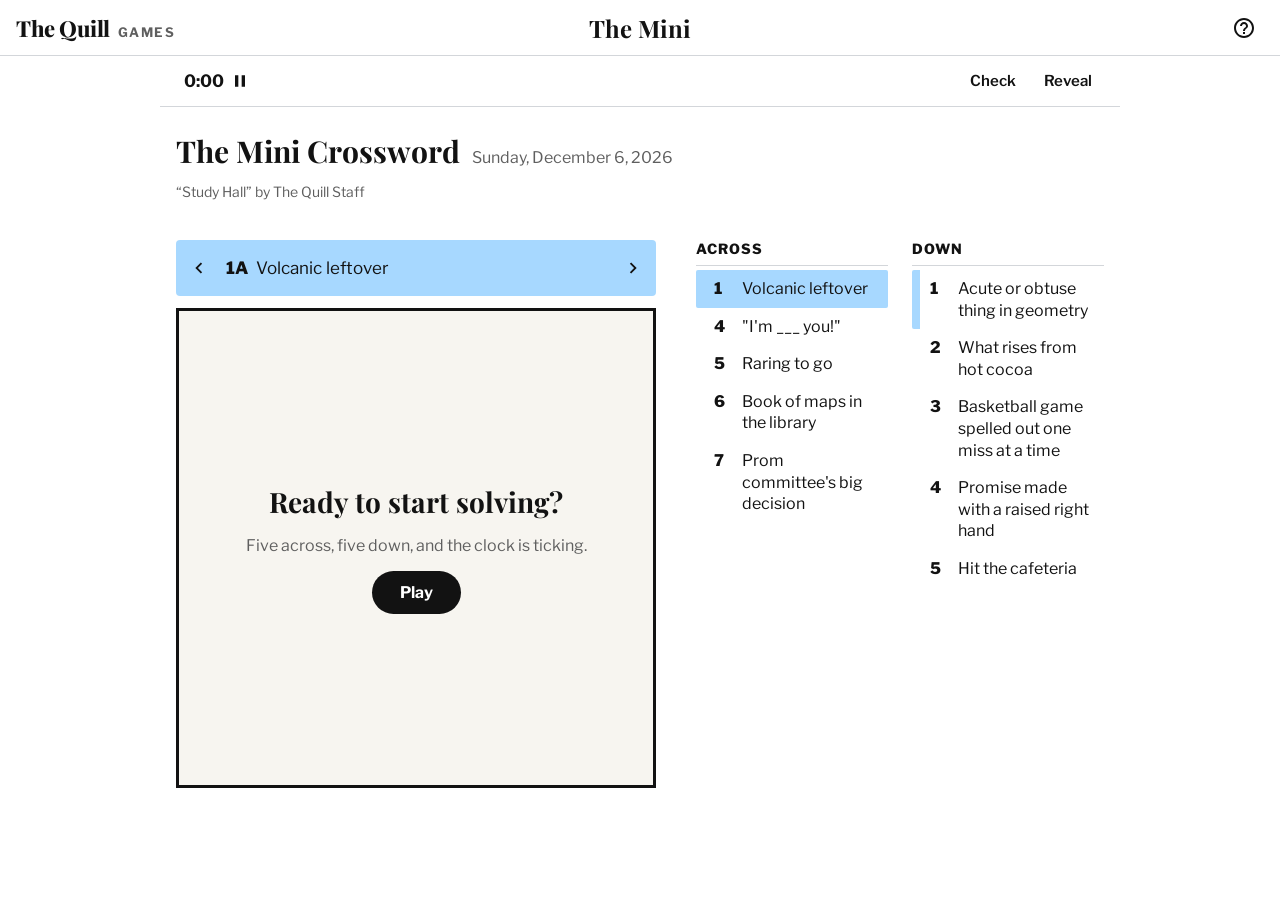
==== quill-games/mini.html @ a0a1b879 "Add The Quill Games: Quirdle and Mini Crossword Self-contained HTML/CSS/JS games section in quill-ga" ====
<!doctype html>
<html lang="en">
<head>
  <meta charset="utf-8">
  <meta name="viewport" content="width=device-width, initial-scale=1">
  <title>The Mini Crossword — The Quill Games</title>
  <meta name="description" content="A bite-sized daily crossword from The Quill.">
  <link rel="preconnect" href="https://fonts.googleapis.com">
  <link rel="preconnect" href="https://fonts.gstatic.com" crossorigin>
  <link href="https://fonts.googleapis.com/css2?family=Libre+Franklin:wght@400;600;700;800&family=Playfair+Display:wght@700;800&display=swap" rel="stylesheet">
  <link rel="stylesheet" href="css/games.css">
  <style>
    .toolbar {
      display: flex;
      align-items: center;
      justify-content: space-between;
      max-width: 960px;
      margin: 0 auto;
      padding: 8px 16px;
      border-bottom: 1px solid var(--line);
    }
    .timer {
      display: flex;
      align-items: center;
      gap: 6px;
      font-weight: 700;
      font-variant-numeric: tabular-nums;
      font-size: 17px;
      background: none;
      border: 0;
      color: var(--text);
      padding: 6px 8px;
      border-radius: 4px;
    }
    .timer:hover { background: var(--surface); }
    .timer svg { width: 20px; height: 20px; }
    .menus { display: flex; gap: 4px; }
    .menu { position: relative; }
    .menu > button {
      background: none;
      border: 0;
      color: var(--text);
      font-size: 15px;
      font-weight: 600;
      padding: 8px 12px;
      border-radius: 4px;
    }
    .menu > button:hover, .menu.open > button { background: var(--surface); }
    .menu ul {
      display: none;
      position: absolute;
      right: 0;
      top: 100%;
      list-style: none;
      margin: 4px 0 0;
      padding: 6px 0;
      background: var(--bg);
      border: 1px solid var(--line);
      border-radius: 6px;
      box-shadow: var(--shadow);
      min-width: 150px;
      z-index: 50;
    }
    .menu.open ul { display: block; }
    .menu li button {
      display: block;
      width: 100%;
      text-align: left;
      background: none;
      border: 0;
      color: var(--text);
      padding: 10px 16px;
      font-size: 15px;
    }
    .menu li button:hover { background: var(--surface); }

    .layout {
      max-width: 960px;
      margin: 0 auto;
      padding: 24px 16px;
      display: grid;
      grid-template-columns: minmax(0, 480px) minmax(0, 1fr);
      gap: 40px;
      align-items: start;
    }
    .puzzle-meta {
      grid-column: 1 / -1;
      display: flex;
      align-items: baseline;
      gap: 12px;
      flex-wrap: wrap;
    }
    .puzzle-meta h1 { font-family: var(--serif); font-size: 30px; margin: 0; }
    .puzzle-meta .date { font-size: 16px; color: var(--muted); }
    .puzzle-meta .byline { font-size: 14px; color: var(--muted); width: 100%; }

    .clue-bar {
      display: flex;
      align-items: center;
      background: var(--cell-word);
      color: var(--text);
      min-height: 56px;
      border-radius: 4px;
      margin-bottom: 12px;
      font-size: 17px;
    }
    .clue-bar .text { flex: 1; padding: 8px 4px; }
    .clue-bar .num { font-weight: 800; margin-right: 8px; }
    .clue-bar button {
      background: none;
      border: 0;
      color: inherit;
      align-self: stretch;
      padding: 0 12px;
      display: flex;
      align-items: center;
    }
    .clue-bar svg { width: 22px; height: 22px; }

    .grid-wrap { position: relative; }
    .grid {
      display: grid;
      grid-template-columns: repeat(5, 1fr);
      border: 3px solid var(--grid-border);
      aspect-ratio: 1;
      width: 100%;
      user-select: none;
      touch-action: manipulation;
    }
    .cell {
      position: relative;
      border: 1px solid var(--tile-filled);
      background: var(--cell-bg);
      display: flex;
      align-items: center;
      justify-content: center;
      font-size: clamp(28px, 10vw, 52px);
      font-weight: 500;
      text-transform: uppercase;
      cursor: pointer;
    }
    .cell.block { background: var(--block); cursor: default; }
    .cell.in-word { background: var(--cell-word); }
    .cell.active { background: var(--cell-active); }
    .cell .n {
      position: absolute;
      top: 3px;
      left: 4px;
      font-size: clamp(10px, 3vw, 15px);
      font-weight: 600;
    }
    .cell.wrong .ch { color: #d0021b; }
    .cell.wrong::after {
      content: "";
      position: absolute;
      inset: 0;
      background: linear-gradient(to top right, transparent calc(50% - 1px), #d0021b, transparent calc(50% + 1px));
    }
    .cell.revealed::before {
      content: "";
      position: absolute;
      top: 0;
      right: 0;
      border-style: solid;
      border-width: 0 12px 12px 0;
      border-color: transparent #2860d8 transparent transparent;
    }
    .cell.good .ch { color: #2860d8; }
    .grid.solved .cell:not(.block) { background: var(--cell-bg); }
    .grid.solved .cell:not(.block) .ch { animation: wave 0.5s ease; animation-delay: var(--d); }
    @keyframes wave {
      50% { transform: translateY(-8px); }
    }

    .cover {
      position: absolute;
      inset: 0;
      background: var(--surface);
      display: none;
      flex-direction: column;
      align-items: center;
      justify-content: center;
      text-align: center;
      gap: 16px;
      padding: 24px;
      border: 3px solid var(--grid-border);
    }
    .cover.show { display: flex; }
    .cover h2 { font-family: var(--serif); font-size: 28px; margin: 0; }
    .cover p { margin: 0; color: var(--muted); }

    .clue-lists {
      display: grid;
      grid-template-columns: 1fr 1fr;
      gap: 24px;
    }
    .clue-lists h3 {
      font-size: 14px;
      font-weight: 800;
      text-transform: uppercase;
      letter-spacing: 1px;
      border-bottom: 1px solid var(--line);
      padding-bottom: 8px;
      margin: 0 0 4px;
    }
    .clue-lists ol { list-style: none; margin: 0; padding: 0; }
    .clue-lists li {
      display: flex;
      gap: 10px;
      padding: 8px 8px 8px 10px;
      border-left: 8px solid transparent;
      cursor: pointer;
      line-height: 1.35;
      border-radius: 2px;
    }
    .clue-lists li .num { font-weight: 800; min-width: 18px; }
    .clue-lists li.cross { border-left-color: var(--cell-word); }
    .clue-lists li.current { background: var(--cell-word); }
    .clue-lists li.filled .txt { color: var(--muted); }

    .touch-kb { display: none; margin-top: 12px; }

    @media (max-width: 760px) {
      .layout { grid-template-columns: 1fr; gap: 16px; padding-top: 12px; }
      .puzzle-meta h1 { font-size: 24px; }
      .clue-lists { display: none; }
      .touch-kb { display: block; }
      .grid-col { max-width: 480px; margin: 0 auto; width: 100%; }
      .puzzle-meta .byline { display: none; }
      .grid-wrap { width: min(100%, max(260px, calc(100dvh - 450px))); margin: 0 auto; }
    }
  </style>
</head>
<body>
  <header class="games-header">
    <a class="brand" href="index.html" aria-label="Back to The Quill Games">
      <span class="masthead">The Quill</span><span class="section">Games</span>
    </a>
    <span class="title">The Mini</span>
    <div class="header-actions">
      <button class="icon-btn" data-open="help-modal" aria-label="How to play">
        <svg viewBox="0 0 24 24" fill="currentColor"><path d="M11 18h2v-2h-2v2zm1-16C6.48 2 2 6.48 2 12s4.48 10 10 10 10-4.48 10-10S17.52 2 12 2zm0 18c-4.41 0-8-3.59-8-8s3.59-8 8-8 8 3.59 8 8-3.59 8-8 8zm0-14c-2.21 0-4 1.79-4 4h2c0-1.1.9-2 2-2s2 .9 2 2c0 2-3 1.75-3 5h2c0-2.25 3-2.5 3-5 0-2.21-1.79-4-4-4z"/></svg>
      </button>
    </div>
  </header>

  <div class="toolbar">
    <button class="timer" id="timer" aria-label="Pause">
      <span id="timer-text">0:00</span>
      <svg id="pause-icon" viewBox="0 0 24 24" fill="currentColor"><path d="M6 19h4V5H6v14zm8-14v14h4V5h-4z"/></svg>
    </button>
    <div class="menus">
      <div class="menu" id="check-menu">
        <button type="button">Check</button>
        <ul>
          <li><button data-check="cell">Square</button></li>
          <li><button data-check="word">Word</button></li>
          <li><button data-check="puzzle">Puzzle</button></li>
        </ul>
      </div>
      <div class="menu" id="reveal-menu">
        <button type="button">Reveal</button>
        <ul>
          <li><button data-reveal="cell">Square</button></li>
          <li><button data-reveal="word">Word</button></li>
          <li><button data-reveal="puzzle">Puzzle</button></li>
          <li><button data-reset>Reset puzzle</button></li>
        </ul>
      </div>
    </div>
  </div>

  <div class="layout">
    <div class="puzzle-meta">
      <h1>The Mini Crossword</h1>
      <span class="date" id="date"></span>
      <span class="byline" id="byline"></span>
    </div>

    <div class="grid-col">
      <div class="clue-bar">
        <button id="prev-clue" aria-label="Previous clue">
          <svg viewBox="0 0 24 24" fill="currentColor"><path d="M15.41 7.41 14 6l-6 6 6 6 1.41-1.41L10.83 12z"/></svg>
        </button>
        <div class="text"><span class="num" id="bar-num"></span><span id="bar-text"></span></div>
        <button id="next-clue" aria-label="Next clue">
          <svg viewBox="0 0 24 24" fill="currentColor"><path d="M10 6 8.59 7.41 13.17 12l-4.58 4.59L10 18l6-6z"/></svg>
        </button>
      </div>
      <div class="grid-wrap">
        <div class="grid" id="grid" aria-label="Crossword grid"></div>
        <div class="cover" id="start-cover">
          <h2>Ready to start solving?</h2>
          <p>Five across, five down, and the clock is ticking.</p>
          <button class="btn" id="start-btn" style="background:var(--text);color:var(--bg)">Play</button>
        </div>
        <div class="cover" id="pause-cover">
          <h2>Your game is paused.</h2>
          <p>Ready to play?</p>
          <button class="btn" id="resume-btn" style="background:var(--text);color:var(--bg)">Continue</button>
        </div>
      </div>
      <div class="keyboard touch-kb" id="keyboard"></div>
    </div>

    <div class="clue-lists">
      <div><h3>Across</h3><ol id="across-list"></ol></div>
      <div><h3>Down</h3><ol id="down-list"></ol></div>
    </div>
  </div>

  <div class="modal-backdrop" id="help-modal">
    <div class="modal" role="dialog" aria-labelledby="help-title">
      <button class="icon-btn close" data-close aria-label="Close">
        <svg viewBox="0 0 24 24" fill="currentColor"><path d="M19 6.41 17.59 5 12 10.59 6.41 5 5 6.41 10.59 12 5 17.59 6.41 19 12 13.41 17.59 19 19 17.59 13.41 12z"/></svg>
      </button>
      <h2 id="help-title">How To Play</h2>
      <ul>
        <li>Tap or click a square, then type to fill it in.</li>
        <li>Tap the highlighted square again (or press the space bar) to switch between Across and Down.</li>
        <li>Use the arrow keys to move around and Tab or Enter to jump to the next clue.</li>
        <li>Stuck? <b>Check</b> shows wrong letters in red. <b>Reveal</b> fills in the answer.</li>
      </ul>
      <p>A new Mini is released every day at midnight. How fast can you solve it?</p>
    </div>
  </div>

  <div class="modal-backdrop" id="done-modal">
    <div class="modal" role="dialog" aria-labelledby="done-title" style="text-align:center">
      <button class="icon-btn close" data-close aria-label="Close">
        <svg viewBox="0 0 24 24" fill="currentColor"><path d="M19 6.41 17.59 5 12 10.59 6.41 5 5 6.41 10.59 12 5 17.59 6.41 19 12 13.41 17.59 19 19 17.59 13.41 12z"/></svg>
      </button>
      <div style="font-size:48px">🎉</div>
      <h2 id="done-title">Congratulations!</h2>
      <p id="done-text"></p>
      <div class="stats-row" id="mini-stats" style="margin-top:16px"></div>
      <div class="modal-actions">
        <button class="btn" id="share-btn">Share</button>
        <a class="btn secondary" href="quirdle.html" style="text-decoration:none">Play Quirdle</a>
      </div>
    </div>
  </div>

  <script src="js/common.js"></script>
  <script src="js/puzzles.js"></script>
  <script src="js/mini.js"></script>
</body>
</html>
---- quill-games/css/games.css ----
/* The Quill Games — shared styles */
:root {
  --bg: #ffffff;
  --surface: #f7f5f0;
  --text: #121212;
  --muted: #5f5f5f;
  --line: #d3d6da;
  --brand: #1f3a5f;          /* Quill ink blue */
  --brand-soft: #e6ecf4;
  --key: #d3d6da;
  --key-text: #121212;
  --correct: #538d4e;
  --present: #c9b458;
  --absent: #787c7e;
  --tile-border: #d3d6da;
  --tile-filled: #878a8c;
  --cell-active: #ffda00;
  --cell-word: #a7d8ff;
  --cell-bg: #ffffff;
  --block: #121212;
  --grid-border: #121212;
  --shadow: 0 4px 23px rgba(0, 0, 0, 0.2);
  --serif: "Playfair Display", Georgia, "Times New Roman", serif;
  --sans: "Libre Franklin", "Helvetica Neue", Arial, sans-serif;
}

@media (prefers-color-scheme: dark) {
  :root:not([data-theme="light"]) {
    --bg: #121213;
    --surface: #1c1c1e;
    --text: #f2f2f2;
    --muted: #a0a0a0;
    --line: #3a3a3c;
    --brand: #8fb3e0;
    --brand-soft: #1e2a3a;
    --key: #818384;
    --key-text: #ffffff;
    --absent: #3a3a3c;
    --tile-border: #3a3a3c;
    --tile-filled: #565758;
    --cell-active: #c9a800;
    --cell-word: #2d5e87;
    --cell-bg: #2a2a2c;
    --block: #000000;
    --grid-border: #6a6a6c;
    --shadow: 0 4px 23px rgba(0, 0, 0, 0.6);
  }
}

* { box-sizing: border-box; }

html, body {
  margin: 0;
  background: var(--bg);
  color: var(--text);
  font-family: var(--sans);
  -webkit-font-smoothing: antialiased;
}

a { color: inherit; }

button {
  font-family: inherit;
  cursor: pointer;
}

/* ---------- Header ---------- */
.games-header {
  display: flex;
  align-items: center;
  justify-content: space-between;
  gap: 12px;
  height: 56px;
  padding: 0 16px;
  border-bottom: 1px solid var(--line);
}
.games-header .brand {
  display: flex;
  align-items: baseline;
  gap: 8px;
  text-decoration: none;
  white-space: nowrap;
}
.games-header .brand .masthead {
  font-family: var(--serif);
  font-weight: 800;
  font-size: 22px;
  letter-spacing: -0.5px;
}
.games-header .brand .section {
  font-family: var(--sans);
  font-weight: 700;
  font-size: 13px;
  text-transform: uppercase;
  letter-spacing: 1.5px;
  color: var(--muted);
}
.games-header .title {
  font-family: var(--serif);
  font-weight: 700;
  font-size: 24px;
  position: absolute;
  left: 50%;
  transform: translateX(-50%);
}
.header-actions {
  display: flex;
  gap: 4px;
}
.icon-btn {
  background: none;
  border: 0;
  color: var(--text);
  padding: 8px;
  border-radius: 4px;
  display: inline-flex;
}
.icon-btn:hover { background: var(--surface); }
.icon-btn svg { width: 24px; height: 24px; }

@media (max-width: 520px) {
  .games-header .brand .section { display: none; }
  .games-header .title { font-size: 20px; }
}

/* ---------- Hub ---------- */
.hub {
  max-width: 1000px;
  margin: 0 auto;
  padding: 32px 16px 64px;
}
.hub-hero {
  text-align: center;
  padding-bottom: 28px;
  border-bottom: 1px solid var(--line);
  margin-bottom: 32px;
}
.hub-hero .eyebrow {
  font-size: 13px;
  font-weight: 700;
  letter-spacing: 2px;
  text-transform: uppercase;
  color: var(--muted);
}
.hub-hero h1 {
  font-family: var(--serif);
  font-size: clamp(40px, 8vw, 64px);
  margin: 8px 0;
  letter-spacing: -1px;
}
.hub-hero p {
  font-size: 18px;
  color: var(--muted);
  margin: 0;
}
.game-grid {
  display: grid;
  grid-template-columns: repeat(auto-fit, minmax(280px, 1fr));
  gap: 24px;
}
.game-card {
  display: flex;
  flex-direction: column;
  border: 1px solid var(--line);
  border-radius: 12px;
  overflow: hidden;
  text-decoration: none;
  background: var(--bg);
  transition: transform 0.15s ease, box-shadow 0.15s ease;
}
.game-card:hover {
  transform: translateY(-3px);
  box-shadow: var(--shadow);
}
.game-card .art {
  height: 190px;
  display: flex;
  align-items: center;
  justify-content: center;
}
.game-card.quirdle .art { background: #c3e4b8; }
.game-card.mini .art { background: #a7d8ff; }
.game-card .art svg { width: 96px; height: 96px; }
.game-card .body {
  padding: 20px;
  display: flex;
  flex-direction: column;
  gap: 6px;
  flex: 1;
}
.game-card h2 {
  font-family: var(--serif);
  font-size: 30px;
  margin: 0;
}
.game-card .desc {
  color: var(--muted);
  font-size: 16px;
  margin: 0 0 12px;
}
.game-card .status {
  font-size: 13px;
  font-weight: 600;
  color: var(--muted);
  min-height: 1.2em;
}
.game-card .status.done { color: var(--correct); }
.game-card .play {
  margin-top: auto;
  align-self: flex-start;
  background: var(--text);
  color: var(--bg);
  border-radius: 999px;
  padding: 10px 28px;
  font-weight: 700;
  font-size: 15px;
}
.hub-footer {
  text-align: center;
  color: var(--muted);
  font-size: 13px;
  margin-top: 48px;
}

/* ---------- Modals & toasts ---------- */
.modal-backdrop {
  position: fixed;
  inset: 0;
  background: rgba(0, 0, 0, 0.5);
  display: none;
  align-items: center;
  justify-content: center;
  z-index: 100;
  padding: 16px;
}
.modal-backdrop.open { display: flex; }
.modal {
  position: relative;
  background: var(--bg);
  color: var(--text);
  border-radius: 10px;
  box-shadow: var(--shadow);
  width: 100%;
  max-width: 480px;
  max-height: calc(100vh - 32px);
  overflow-y: auto;
  padding: 32px 24px 24px;
  animation: pop 0.2s ease;
}
.modal h2 {
  font-family: var(--serif);
  font-size: 28px;
  margin: 0 0 8px;
}
.modal h3 {
  font-size: 14px;
  text-transform: uppercase;
  letter-spacing: 1px;
  margin: 20px 0 8px;
}
.modal p, .modal li { line-height: 1.45; }
.modal .close {
  position: absolute;
  top: 12px;
  right: 12px;
}
@keyframes pop {
  from { transform: scale(0.94); opacity: 0; }
  to { transform: scale(1); opacity: 1; }
}

.toast-host {
  position: fixed;
  top: 72px;
  left: 50%;
  transform: translateX(-50%);
  z-index: 200;
  display: flex;
  flex-direction: column;
  gap: 8px;
  align-items: center;
  pointer-events: none;
}
.toast {
  background: var(--text);
  color: var(--bg);
  padding: 12px 16px;
  border-radius: 6px;
  font-weight: 700;
  font-size: 14px;
  transition: opacity 0.3s ease;
}

.btn {
  border: 0;
  border-radius: 999px;
  padding: 12px 28px;
  font-size: 16px;
  font-weight: 700;
  background: var(--correct);
  color: #fff;
  display: inline-flex;
  align-items: center;
  gap: 8px;
}
.btn.secondary {
  background: transparent;
  color: var(--text);
  border: 1px solid var(--text);
}

/* ---------- Stats ---------- */
.stats-row {
  display: flex;
  justify-content: center;
  gap: 8px;
  text-align: center;
}
.stats-row .stat { flex: 1; max-width: 80px; }
.stats-row .num { font-size: 32px; font-weight: 600; }
.stats-row .lbl { font-size: 12px; }
.dist-row {
  display: flex;
  align-items: center;
  gap: 6px;
  margin: 4px 0;
  font-size: 14px;
}
.dist-row .bar {
  background: var(--absent);
  color: #fff;
  font-weight: 700;
  text-align: right;
  padding: 2px 8px;
  min-width: 24px;
}
.dist-row .bar.hl { background: var(--correct); }
.modal-actions {
  display: flex;
  justify-content: center;
  gap: 12px;
  margin-top: 24px;
  flex-wrap: wrap;
}

/* ---------- On-screen keyboard (shared) ---------- */
.keyboard {
  width: 100%;
  max-width: 500px;
  margin: 0 auto;
  padding: 0 8px 8px;
  user-select: none;
}
.kb-row {
  display: flex;
  gap: 6px;
  margin-bottom: 8px;
  touch-action: manipulation;
}
.kb-row .spacer { flex: 0.5; }
.key {
  flex: 1;
  height: 58px;
  border: 0;
  border-radius: 4px;
  background: var(--key);
  color: var(--key-text);
  font-weight: 700;
  font-size: 14px;
  text-transform: uppercase;
  display: flex;
  align-items: center;
  justify-content: center;
  padding: 0;
  -webkit-tap-highlight-color: transparent;
}
.key.wide { flex: 1.5; font-size: 12px; }
.key svg { width: 22px; height: 22px; }
.key.correct { background: var(--correct); color: #fff; }
.key.present { background: var(--present); color: #fff; }
.key.absent { background: var(--absent); color: #fff; }
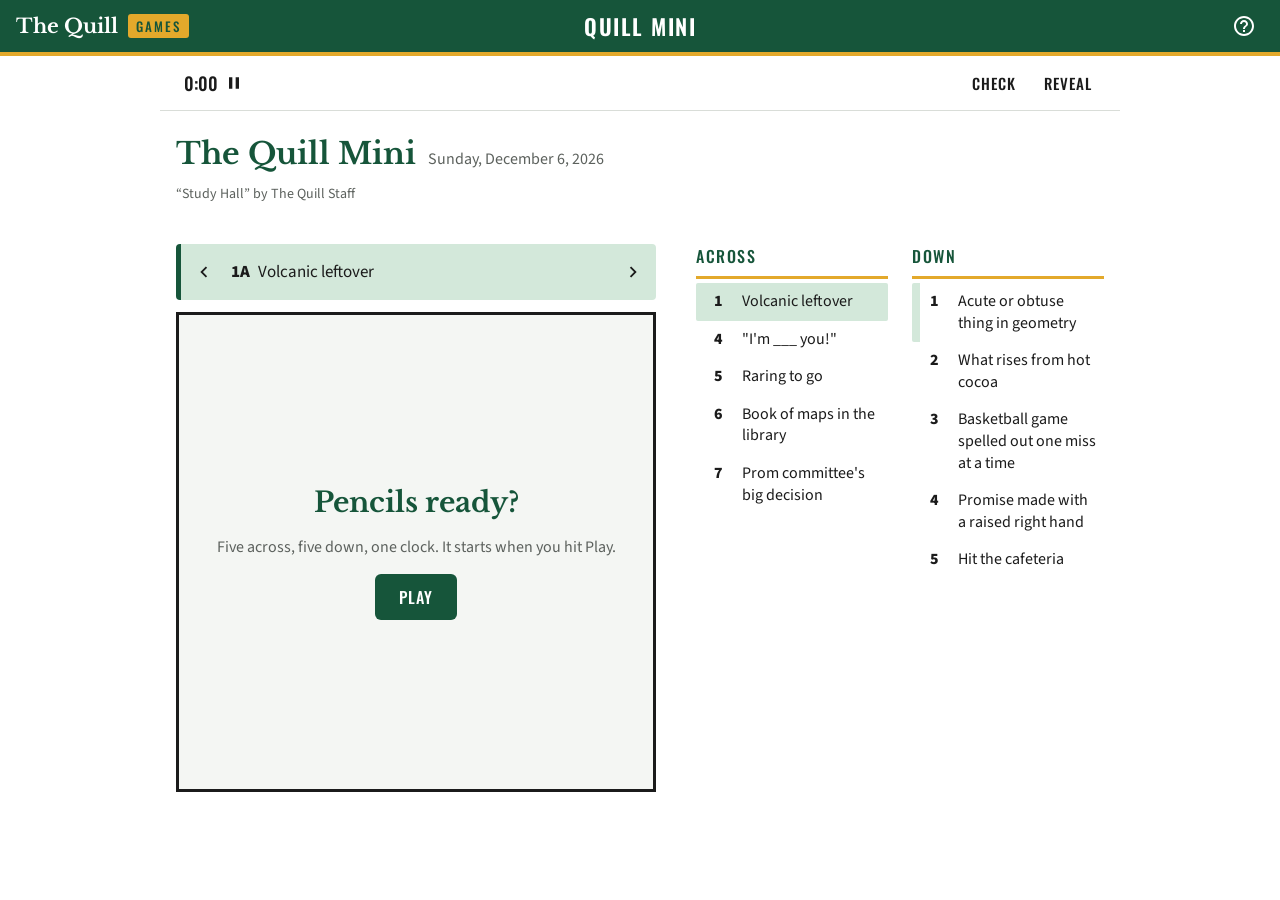
==== commit 2c608f1f: "Restyle games in The Quill's green and gold Replace the NYT-like look with The Quill's own identity:" ====
--- a/quill-games/mini.html
+++ b/quill-games/mini.html
@@ -3,11 +3,11 @@
 <head>
   <meta charset="utf-8">
   <meta name="viewport" content="width=device-width, initial-scale=1">
-  <title>The Mini Crossword — The Quill Games</title>
-  <meta name="description" content="A bite-sized daily crossword from The Quill.">
+  <title>Quill Mini – The Quill Games</title>
+  <meta name="description" content="The Quill Mini: a quick 5x5 daily crossword from The Quill at Morris Knolls High School.">
   <link rel="preconnect" href="https://fonts.googleapis.com">
   <link rel="preconnect" href="https://fonts.gstatic.com" crossorigin>
-  <link href="https://fonts.googleapis.com/css2?family=Libre+Franklin:wght@400;600;700;800&family=Playfair+Display:wght@700;800&display=swap" rel="stylesheet">
+  <link href="https://fonts.googleapis.com/css2?family=Libre+Baskerville:wght@400;700&family=Oswald:wght@400;500;600&family=Source+Sans+3:wght@400;600;700&display=swap" rel="stylesheet">
   <link rel="stylesheet" href="css/games.css">
   <style>
     .toolbar {
@@ -23,9 +23,10 @@
       display: flex;
       align-items: center;
       gap: 6px;
-      font-weight: 700;
+      font-family: var(--display);
+      font-weight: 500;
       font-variant-numeric: tabular-nums;
-      font-size: 17px;
+      font-size: 18px;
       background: none;
       border: 0;
       color: var(--text);
@@ -40,8 +41,11 @@
       background: none;
       border: 0;
       color: var(--text);
+      font-family: var(--display);
+      text-transform: uppercase;
+      letter-spacing: 1px;
       font-size: 15px;
-      font-weight: 600;
+      font-weight: 500;
       padding: 8px 12px;
       border-radius: 4px;
     }
@@ -90,7 +94,7 @@
       gap: 12px;
       flex-wrap: wrap;
     }
-    .puzzle-meta h1 { font-family: var(--serif); font-size: 30px; margin: 0; }
+    .puzzle-meta h1 { font-family: var(--serif); font-size: 30px; margin: 0; color: var(--heading); }
     .puzzle-meta .date { font-size: 16px; color: var(--muted); }
     .puzzle-meta .byline { font-size: 14px; color: var(--muted); width: 100%; }
 
@@ -101,6 +105,7 @@
       color: var(--text);
       min-height: 56px;
       border-radius: 4px;
+      border-left: 5px solid var(--brand);
       margin-bottom: 12px;
       font-size: 17px;
     }
@@ -117,10 +122,12 @@
     }
     .clue-bar svg { width: 22px; height: 22px; }
 
-    .grid-wrap { position: relative; }
+    .grid-wrap { position: relative; container-type: inline-size; }
     .grid {
       display: grid;
-      grid-template-columns: repeat(5, 1fr);
+      /* Fixed tracks so letters never resize the squares. */
+      grid-template-columns: repeat(5, minmax(0, 1fr));
+      grid-template-rows: repeat(5, minmax(0, 1fr));
       border: 3px solid var(--grid-border);
       aspect-ratio: 1;
       width: 100%;
@@ -134,7 +141,11 @@
       display: flex;
       align-items: center;
       justify-content: center;
-      font-size: clamp(28px, 10vw, 52px);
+      min-width: 0;
+      min-height: 0;
+      overflow: hidden;
+      line-height: 1;
+      font-size: 11cqw;
       font-weight: 500;
       text-transform: uppercase;
       cursor: pointer;
@@ -146,7 +157,8 @@
       position: absolute;
       top: 3px;
       left: 4px;
-      font-size: clamp(10px, 3vw, 15px);
+      font-size: 3.2cqw;
+      line-height: 1;
       font-weight: 600;
     }
     .cell.wrong .ch { color: #d0021b; }
@@ -186,7 +198,7 @@
       border: 3px solid var(--grid-border);
     }
     .cover.show { display: flex; }
-    .cover h2 { font-family: var(--serif); font-size: 28px; margin: 0; }
+    .cover h2 { font-family: var(--serif); font-size: 28px; margin: 0; color: var(--heading); }
     .cover p { margin: 0; color: var(--muted); }
 
     .clue-lists {
@@ -195,11 +207,13 @@
       gap: 24px;
     }
     .clue-lists h3 {
-      font-size: 14px;
-      font-weight: 800;
+      font-family: var(--display);
+      font-size: 16px;
+      font-weight: 500;
       text-transform: uppercase;
-      letter-spacing: 1px;
-      border-bottom: 1px solid var(--line);
+      letter-spacing: 1.5px;
+      color: var(--heading);
+      border-bottom: 3px solid var(--gold);
       padding-bottom: 8px;
       margin: 0 0 4px;
     }
@@ -236,7 +250,7 @@
     <a class="brand" href="index.html" aria-label="Back to The Quill Games">
       <span class="masthead">The Quill</span><span class="section">Games</span>
     </a>
-    <span class="title">The Mini</span>
+    <span class="title">Quill Mini</span>
     <div class="header-actions">
       <button class="icon-btn" data-open="help-modal" aria-label="How to play">
         <svg viewBox="0 0 24 24" fill="currentColor"><path d="M11 18h2v-2h-2v2zm1-16C6.48 2 2 6.48 2 12s4.48 10 10 10 10-4.48 10-10S17.52 2 12 2zm0 18c-4.41 0-8-3.59-8-8s3.59-8 8-8 8 3.59 8 8-3.59 8-8 8zm0-14c-2.21 0-4 1.79-4 4h2c0-1.1.9-2 2-2s2 .9 2 2c0 2-3 1.75-3 5h2c0-2.25 3-2.5 3-5 0-2.21-1.79-4-4-4z"/></svg>
@@ -272,7 +286,7 @@
 
   <div class="layout">
     <div class="puzzle-meta">
-      <h1>The Mini Crossword</h1>
+      <h1>The Quill Mini</h1>
       <span class="date" id="date"></span>
       <span class="byline" id="byline"></span>
     </div>
@@ -290,14 +304,14 @@
       <div class="grid-wrap">
         <div class="grid" id="grid" aria-label="Crossword grid"></div>
         <div class="cover" id="start-cover">
-          <h2>Ready to start solving?</h2>
-          <p>Five across, five down, and the clock is ticking.</p>
-          <button class="btn" id="start-btn" style="background:var(--text);color:var(--bg)">Play</button>
+          <h2>Pencils ready?</h2>
+          <p>Five across, five down, one clock. It starts when you hit Play.</p>
+          <button class="btn" id="start-btn">Play</button>
         </div>
         <div class="cover" id="pause-cover">
-          <h2>Your game is paused.</h2>
-          <p>Ready to play?</p>
-          <button class="btn" id="resume-btn" style="background:var(--text);color:var(--bg)">Continue</button>
+          <h2>Taking a break</h2>
+          <p>The clock is stopped. Your answers are saved.</p>
+          <button class="btn" id="resume-btn">Resume</button>
         </div>
       </div>
       <div class="keyboard touch-kb" id="keyboard"></div>
@@ -314,14 +328,14 @@
       <button class="icon-btn close" data-close aria-label="Close">
         <svg viewBox="0 0 24 24" fill="currentColor"><path d="M19 6.41 17.59 5 12 10.59 6.41 5 5 6.41 10.59 12 5 17.59 6.41 19 12 13.41 17.59 19 19 17.59 13.41 12z"/></svg>
       </button>
-      <h2 id="help-title">How To Play</h2>
+      <h2 id="help-title">How to Play the Quill Mini</h2>
       <ul>
-        <li>Tap or click a square, then type to fill it in.</li>
-        <li>Tap the highlighted square again (or press the space bar) to switch between Across and Down.</li>
-        <li>Use the arrow keys to move around and Tab or Enter to jump to the next clue.</li>
-        <li>Stuck? <b>Check</b> shows wrong letters in red. <b>Reveal</b> fills in the answer.</li>
+        <li>Pick a square and start typing. The highlighted row or column is the clue shown above the grid.</li>
+        <li>Tap the same square again (or press Space) to flip between Across and Down.</li>
+        <li>Arrow keys move you around. Tab or Enter skips to the next clue.</li>
+        <li>Stuck? <b>Check</b> marks wrong letters in red and <b>Reveal</b> fills in answers, but help doesn't count toward your streak or best time.</li>
       </ul>
-      <p>A new Mini is released every day at midnight. How fast can you solve it?</p>
+      <p>A new puzzle goes to press every night at midnight.</p>
     </div>
   </div>
 
@@ -330,8 +344,8 @@
       <button class="icon-btn close" data-close aria-label="Close">
         <svg viewBox="0 0 24 24" fill="currentColor"><path d="M19 6.41 17.59 5 12 10.59 6.41 5 5 6.41 10.59 12 5 17.59 6.41 19 12 13.41 17.59 19 19 17.59 13.41 12z"/></svg>
       </button>
-      <div style="font-size:48px">🎉</div>
-      <h2 id="done-title">Congratulations!</h2>
+      <div style="font-size:44px">✏️</div>
+      <h2 id="done-title">That's a wrap!</h2>
       <p id="done-text"></p>
       <div class="stats-row" id="mini-stats" style="margin-top:16px"></div>
       <div class="modal-actions">
--- a/quill-games/css/games.css
+++ b/quill-games/css/games.css
@@ -1,49 +1,60 @@
 /* The Quill Games — shared styles */
+/* Colors follow Morris Knolls green and gold. Change these to match
+   mkquill.com exactly if you have the site's hex codes. */
 :root {
   --bg: #ffffff;
-  --surface: #f7f5f0;
-  --text: #121212;
-  --muted: #5f5f5f;
-  --line: #d3d6da;
-  --brand: #1f3a5f;          /* Quill ink blue */
-  --brand-soft: #e6ecf4;
-  --key: #d3d6da;
-  --key-text: #121212;
-  --correct: #538d4e;
-  --present: #c9b458;
-  --absent: #787c7e;
-  --tile-border: #d3d6da;
-  --tile-filled: #878a8c;
-  --cell-active: #ffda00;
-  --cell-word: #a7d8ff;
+  --surface: #f4f6f3;
+  --text: #1b1b1b;
+  --muted: #5c615d;
+  --line: #d9ddd8;
+  --brand: #16553a;          /* Quill green */
+  --brand-dark: #0e3d29;
+  --brand-text: #ffffff;
+  --heading: #16553a;         /* headings on page background */
+  --gold: #e3a92b;           /* Golden Eagles gold */
+  --gold-dark: #b9851a;
+  --key: #dfe3de;
+  --key-text: #1b1b1b;
+  --correct: #16553a;
+  --present: #e3a92b;
+  --absent: #7d837e;
+  --tile-border: #cfd4ce;
+  --tile-filled: #7d837e;
+  --cell-active: #f3c34a;
+  --cell-word: #d3e8da;
   --cell-bg: #ffffff;
-  --block: #121212;
-  --grid-border: #121212;
-  --shadow: 0 4px 23px rgba(0, 0, 0, 0.2);
-  --serif: "Playfair Display", Georgia, "Times New Roman", serif;
-  --sans: "Libre Franklin", "Helvetica Neue", Arial, sans-serif;
+  --block: #1b1b1b;
+  --grid-border: #1b1b1b;
+  --shadow: 0 6px 24px rgba(14, 61, 41, 0.18);
+  --radius: 6px;
+  --serif: "Libre Baskerville", Georgia, "Times New Roman", serif;
+  --display: "Oswald", "Arial Narrow", Arial, sans-serif;
+  --sans: "Source Sans 3", "Segoe UI", Arial, sans-serif;
 }
 
 @media (prefers-color-scheme: dark) {
   :root:not([data-theme="light"]) {
-    --bg: #121213;
-    --surface: #1c1c1e;
-    --text: #f2f2f2;
-    --muted: #a0a0a0;
-    --line: #3a3a3c;
-    --brand: #8fb3e0;
-    --brand-soft: #1e2a3a;
-    --key: #818384;
+    --bg: #111513;
+    --surface: #1a201c;
+    --text: #eef1ee;
+    --muted: #a3aba5;
+    --line: #313a34;
+    --brand: #16553a;
+    --brand-dark: #0b2e1f;
+    --heading: #8fd1ad;
+    --key: #5f6862;
     --key-text: #ffffff;
-    --absent: #3a3a3c;
-    --tile-border: #3a3a3c;
-    --tile-filled: #565758;
-    --cell-active: #c9a800;
-    --cell-word: #2d5e87;
-    --cell-bg: #2a2a2c;
+    --correct: #1f7a52;
+    --present: #c8921c;
+    --absent: #39413b;
+    --tile-border: #39413b;
+    --tile-filled: #5f6862;
+    --cell-active: #b8860b;
+    --cell-word: #1f4a33;
+    --cell-bg: #242b26;
     --block: #000000;
-    --grid-border: #6a6a6c;
-    --shadow: 0 4px 23px rgba(0, 0, 0, 0.6);
+    --grid-border: #5f6862;
+    --shadow: 0 6px 24px rgba(0, 0, 0, 0.6);
   }
 }
 
@@ -64,41 +75,48 @@
   cursor: pointer;
 }
 
-/* ---------- Header ---------- */
+/* ---------- Game page header (green bar) ---------- */
 .games-header {
+  position: relative;
   display: flex;
   align-items: center;
   justify-content: space-between;
   gap: 12px;
   height: 56px;
   padding: 0 16px;
-  border-bottom: 1px solid var(--line);
+  background: var(--brand);
+  color: var(--brand-text);
+  border-bottom: 4px solid var(--gold);
 }
 .games-header .brand {
   display: flex;
-  align-items: baseline;
-  gap: 8px;
+  align-items: center;
+  gap: 10px;
   text-decoration: none;
   white-space: nowrap;
 }
 .games-header .brand .masthead {
   font-family: var(--serif);
-  font-weight: 800;
+  font-weight: 700;
+  font-size: 20px;
+}
+.games-header .brand .section {
+  font-family: var(--display);
+  font-weight: 500;
+  font-size: 13px;
+  text-transform: uppercase;
+  letter-spacing: 2px;
+  color: var(--brand);
+  background: var(--gold);
+  padding: 2px 8px;
+  border-radius: 3px;
+}
+.games-header .title {
+  font-family: var(--display);
+  font-weight: 600;
   font-size: 22px;
-  letter-spacing: -0.5px;
-}
-.games-header .brand .section {
-  font-family: var(--sans);
-  font-weight: 700;
-  font-size: 13px;
   text-transform: uppercase;
   letter-spacing: 1.5px;
-  color: var(--muted);
-}
-.games-header .title {
-  font-family: var(--serif);
-  font-weight: 700;
-  font-size: 24px;
   position: absolute;
   left: 50%;
   transform: translateX(-50%);
@@ -110,117 +128,210 @@
 .icon-btn {
   background: none;
   border: 0;
-  color: var(--text);
+  color: inherit;
   padding: 8px;
   border-radius: 4px;
   display: inline-flex;
 }
-.icon-btn:hover { background: var(--surface); }
+.icon-btn:hover { background: rgba(255, 255, 255, 0.14); }
+.modal .icon-btn:hover { background: var(--surface); }
 .icon-btn svg { width: 24px; height: 24px; }
 
 @media (max-width: 520px) {
   .games-header .brand .section { display: none; }
-  .games-header .title { font-size: 20px; }
-}
-
-/* ---------- Hub ---------- */
+  .games-header .title { font-size: 18px; }
+}
+
+/* ---------- Site masthead + nav (games home) ---------- */
+.site-masthead {
+  text-align: center;
+  padding: 28px 16px 20px;
+  background: var(--bg);
+}
+.site-masthead .logo {
+  font-family: var(--serif);
+  font-weight: 700;
+  font-size: clamp(44px, 9vw, 76px);
+  color: var(--heading);
+  text-decoration: none;
+  line-height: 1;
+}
+.site-masthead .tagline {
+  font-family: var(--display);
+  text-transform: uppercase;
+  letter-spacing: 2.5px;
+  font-size: 13px;
+  color: var(--muted);
+  margin-top: 10px;
+}
+.site-nav {
+  background: var(--brand);
+  border-bottom: 4px solid var(--gold);
+}
+.site-nav ul {
+  list-style: none;
+  margin: 0 auto;
+  padding: 0 8px;
+  max-width: 1100px;
+  display: flex;
+  justify-content: center;
+  overflow-x: auto;
+  scrollbar-width: none;
+}
+.site-nav ul::-webkit-scrollbar { display: none; }
+.site-nav a {
+  display: block;
+  padding: 13px 14px;
+  font-family: var(--display);
+  font-size: 15px;
+  text-transform: uppercase;
+  letter-spacing: 1px;
+  color: var(--brand-text);
+  text-decoration: none;
+  white-space: nowrap;
+}
+.site-nav a:hover { background: var(--brand-dark); }
+.site-nav a[aria-current="page"] { background: var(--gold); color: var(--brand-dark); }
+@media (max-width: 900px) {
+  .site-nav ul { justify-content: flex-start; }
+}
+
+/* ---------- Games home ---------- */
 .hub {
-  max-width: 1000px;
+  max-width: 1100px;
   margin: 0 auto;
-  padding: 32px 16px 64px;
-}
-.hub-hero {
-  text-align: center;
-  padding-bottom: 28px;
-  border-bottom: 1px solid var(--line);
-  margin-bottom: 32px;
-}
-.hub-hero .eyebrow {
-  font-size: 13px;
-  font-weight: 700;
-  letter-spacing: 2px;
-  text-transform: uppercase;
+  padding: 32px 16px 56px;
+}
+.section-head {
+  display: flex;
+  align-items: flex-end;
+  justify-content: space-between;
+  gap: 12px;
+  flex-wrap: wrap;
+  border-bottom: 3px solid var(--brand);
+  margin-bottom: 8px;
+}
+.section-head h1 {
+  font-family: var(--display);
+  font-weight: 600;
+  font-size: 32px;
+  text-transform: uppercase;
+  letter-spacing: 1px;
+  margin: 0;
+  padding: 0 14px 4px 0;
+  color: var(--heading);
+  position: relative;
+}
+.section-head h1::after {
+  content: "";
+  position: absolute;
+  left: 0;
+  right: 0;
+  bottom: -3px;
+  height: 3px;
+  background: var(--gold);
+}
+.section-head .date {
+  font-family: var(--display);
+  text-transform: uppercase;
+  letter-spacing: 1px;
+  font-size: 14px;
   color: var(--muted);
-}
-.hub-hero h1 {
-  font-family: var(--serif);
-  font-size: clamp(40px, 8vw, 64px);
-  margin: 8px 0;
-  letter-spacing: -1px;
-}
-.hub-hero p {
+  padding-bottom: 8px;
+}
+.hub-intro {
+  color: var(--muted);
   font-size: 18px;
-  color: var(--muted);
-  margin: 0;
+  margin: 12px 0 28px;
 }
 .game-grid {
   display: grid;
   grid-template-columns: repeat(auto-fit, minmax(280px, 1fr));
-  gap: 24px;
+  gap: 28px;
 }
 .game-card {
-  display: flex;
-  flex-direction: column;
+  display: grid;
+  grid-template-columns: 150px 1fr;
   border: 1px solid var(--line);
-  border-radius: 12px;
+  border-top: 5px solid var(--brand);
+  border-radius: var(--radius);
   overflow: hidden;
   text-decoration: none;
   background: var(--bg);
-  transition: transform 0.15s ease, box-shadow 0.15s ease;
-}
-.game-card:hover {
-  transform: translateY(-3px);
-  box-shadow: var(--shadow);
-}
+  transition: box-shadow 0.15s ease;
+}
+.game-card:hover { box-shadow: var(--shadow); }
+.game-card:hover h2 { text-decoration: underline; text-decoration-color: var(--gold); }
 .game-card .art {
-  height: 190px;
-  display: flex;
-  align-items: center;
-  justify-content: center;
-}
-.game-card.quirdle .art { background: #c3e4b8; }
-.game-card.mini .art { background: #a7d8ff; }
-.game-card .art svg { width: 96px; height: 96px; }
+  display: flex;
+  align-items: center;
+  justify-content: center;
+  background: var(--brand);
+}
+.game-card.mini .art { background: var(--gold); }
+.game-card .art svg { width: 84px; height: 84px; }
 .game-card .body {
-  padding: 20px;
+  padding: 18px 20px;
   display: flex;
   flex-direction: column;
-  gap: 6px;
-  flex: 1;
+  gap: 4px;
+}
+.game-card .kicker {
+  font-family: var(--display);
+  font-size: 12px;
+  text-transform: uppercase;
+  letter-spacing: 1.5px;
+  color: var(--gold-dark);
 }
 .game-card h2 {
   font-family: var(--serif);
-  font-size: 30px;
+  font-size: 26px;
   margin: 0;
 }
 .game-card .desc {
   color: var(--muted);
   font-size: 16px;
-  margin: 0 0 12px;
+  margin: 0 0 10px;
 }
 .game-card .status {
-  font-size: 13px;
+  font-size: 14px;
   font-weight: 600;
   color: var(--muted);
   min-height: 1.2em;
 }
 .game-card .status.done { color: var(--correct); }
 .game-card .play {
-  margin-top: auto;
+  margin-top: 10px;
   align-self: flex-start;
-  background: var(--text);
-  color: var(--bg);
-  border-radius: 999px;
-  padding: 10px 28px;
-  font-weight: 700;
+  background: var(--brand);
+  color: var(--brand-text);
+  border-radius: var(--radius);
+  padding: 8px 18px;
+  font-family: var(--display);
+  text-transform: uppercase;
+  letter-spacing: 1px;
   font-size: 15px;
 }
-.hub-footer {
+@media (max-width: 480px) {
+  .game-card { grid-template-columns: 1fr; }
+  .game-card .art { height: 130px; }
+}
+.site-footer {
+  background: var(--brand-dark);
+  color: #d7e3db;
   text-align: center;
-  color: var(--muted);
-  font-size: 13px;
-  margin-top: 48px;
-}
+  padding: 28px 16px;
+  font-size: 14px;
+  border-top: 4px solid var(--gold);
+}
+.site-footer .logo {
+  font-family: var(--serif);
+  font-weight: 700;
+  font-size: 24px;
+  color: #fff;
+  margin-bottom: 6px;
+}
+.site-footer a { color: #fff; }
 
 /* ---------- Modals & toasts ---------- */
 .modal-backdrop {
@@ -238,7 +349,8 @@
   position: relative;
   background: var(--bg);
   color: var(--text);
-  border-radius: 10px;
+  border-radius: var(--radius);
+  border-top: 5px solid var(--brand);
   box-shadow: var(--shadow);
   width: 100%;
   max-width: 480px;
@@ -249,6 +361,7 @@
 }
 .modal h2 {
   font-family: var(--serif);
+  color: var(--heading);
   font-size: 28px;
   margin: 0 0 8px;
 }
@@ -282,10 +395,11 @@
   pointer-events: none;
 }
 .toast {
-  background: var(--text);
-  color: var(--bg);
+  background: var(--brand-dark);
+  color: #fff;
+  border-left: 4px solid var(--gold);
   padding: 12px 16px;
-  border-radius: 6px;
+  border-radius: 4px;
   font-weight: 700;
   font-size: 14px;
   transition: opacity 0.3s ease;
@@ -293,11 +407,14 @@
 
 .btn {
   border: 0;
-  border-radius: 999px;
-  padding: 12px 28px;
+  border-radius: var(--radius);
+  padding: 11px 24px;
+  font-family: var(--display);
   font-size: 16px;
-  font-weight: 700;
-  background: var(--correct);
+  font-weight: 500;
+  text-transform: uppercase;
+  letter-spacing: 1px;
+  background: var(--brand);
   color: #fff;
   display: inline-flex;
   align-items: center;
@@ -334,7 +451,7 @@
   padding: 2px 8px;
   min-width: 24px;
 }
-.dist-row .bar.hl { background: var(--correct); }
+.dist-row .bar.hl { background: var(--brand); }
 .modal-actions {
   display: flex;
   justify-content: center;
@@ -362,7 +479,7 @@
   flex: 1;
   height: 58px;
   border: 0;
-  border-radius: 4px;
+  border-radius: 6px;
   background: var(--key);
   color: var(--key-text);
   font-weight: 700;
@@ -377,5 +494,5 @@
 .key.wide { flex: 1.5; font-size: 12px; }
 .key svg { width: 22px; height: 22px; }
 .key.correct { background: var(--correct); color: #fff; }
-.key.present { background: var(--present); color: #fff; }
+.key.present { background: var(--present); color: #1b1b1b; }
 .key.absent { background: var(--absent); color: #fff; }
